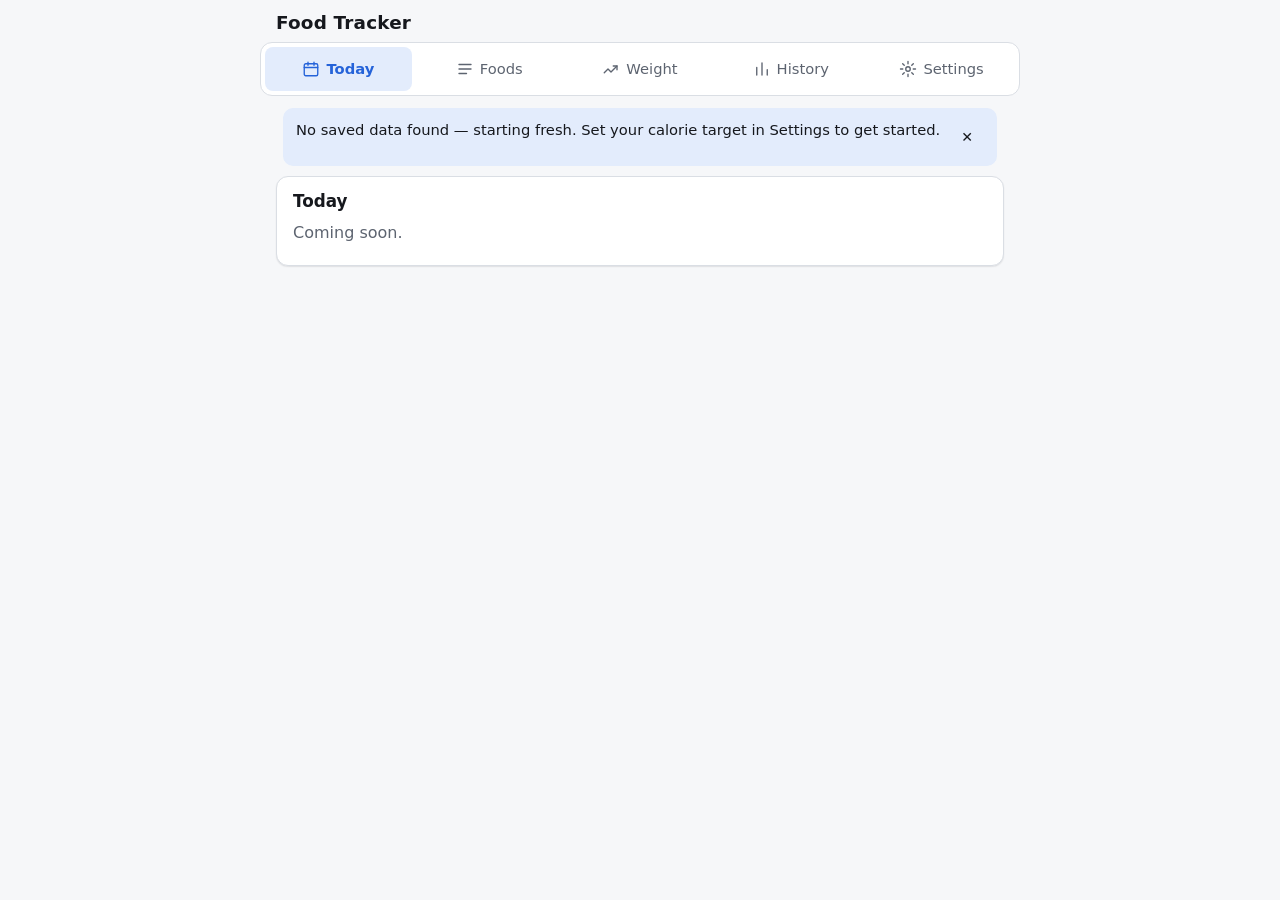
==== index.html @ 241a691d "Stage 1: data model, storage layer, and JSON/CSV export and import Versioned localStorage key with t" ====
<!doctype html>
<html lang="en">
<head>
  <meta charset="utf-8">
  <meta name="viewport" content="width=device-width, initial-scale=1, viewport-fit=cover">
  <meta name="color-scheme" content="light dark">
  <meta name="theme-color" content="#f6f7f9" media="(prefers-color-scheme: light)">
  <meta name="theme-color" content="#0f1115" media="(prefers-color-scheme: dark)">
  <title>Food Tracker</title>
  <link rel="stylesheet" href="styles.css">
</head>
<body>
  <div id="app">
    <header class="topbar">
      <h1>Food Tracker</h1>
    </header>

    <div id="notices" aria-live="polite"></div>

    <main id="main">
      <section class="view" id="view-today" data-view="today" hidden></section>
      <section class="view" id="view-foods" data-view="foods" hidden></section>
      <section class="view" id="view-weight" data-view="weight" hidden></section>
      <section class="view" id="view-history" data-view="history" hidden></section>
      <section class="view" id="view-settings" data-view="settings" hidden></section>
    </main>

    <nav class="tabs" aria-label="Sections">
      <button type="button" data-nav="today">
        <svg viewBox="0 0 24 24" aria-hidden="true"><rect x="3" y="5" width="18" height="16" rx="2"/><path d="M3 10h18M8 3v4M16 3v4"/></svg>
        <span>Today</span>
      </button>
      <button type="button" data-nav="foods">
        <svg viewBox="0 0 24 24" aria-hidden="true"><path d="M4 6h16M4 12h16M4 18h10"/></svg>
        <span>Foods</span>
      </button>
      <button type="button" data-nav="weight">
        <svg viewBox="0 0 24 24" aria-hidden="true"><path d="M3 17l5-5 4 4 8-8"/><path d="M15 8h5v5"/></svg>
        <span>Weight</span>
      </button>
      <button type="button" data-nav="history">
        <svg viewBox="0 0 24 24" aria-hidden="true"><path d="M5 20V10M12 20V4M19 20v-7"/></svg>
        <span>History</span>
      </button>
      <button type="button" data-nav="settings">
        <svg viewBox="0 0 24 24" aria-hidden="true"><circle cx="12" cy="12" r="3"/><path d="M12 2v3M12 19v3M2 12h3M19 12h3M4.9 4.9l2.1 2.1M17 17l2.1 2.1M4.9 19.1L7 17M17 7l2.1-2.1"/></svg>
        <span>Settings</span>
      </button>
    </nav>
  </div>

  <dialog id="modal" aria-labelledby="modal-title"></dialog>
  <dialog id="ask" class="ask" aria-labelledby="ask-title"></dialog>
  <div id="toast" role="status" aria-live="polite"></div>

  <script src="app.js"></script>
</body>
</html>
---- styles.css ----
/* ---------- Theme tokens ---------- */
:root {
  --bg: #f6f7f9;
  --surface: #ffffff;
  --surface-2: #eff1f4;
  --text: #16181d;
  --muted: #5d6470;
  --border: #dadee4;
  --accent: #2563d9;
  --accent-soft: #e3ecfc;
  --accent-text: #ffffff;
  --good: #18804a;
  --good-soft: #def5e7;
  --warn: #b45309;
  --warn-soft: #fdf0dc;
  --danger: #c62828;
  --danger-soft: #fde4e4;
  --protein: #7c3aed;
  --carbs: #0d9488;
  --fat: #d97706;
  --track: #e4e7ec;
  --shadow: 0 1px 2px rgba(15, 20, 30, .06), 0 1px 1px rgba(15, 20, 30, .04);
  --radius: 12px;
  --nav-h: 64px;
  color-scheme: light dark;
}

@media (prefers-color-scheme: dark) {
  :root {
    --bg: #0f1115;
    --surface: #181b21;
    --surface-2: #21252d;
    --text: #e8eaee;
    --muted: #9aa2ae;
    --border: #2d323b;
    --accent: #6d9eff;
    --accent-soft: #1d2a44;
    --accent-text: #0b1020;
    --good: #4ade80;
    --good-soft: #15301f;
    --warn: #fbbf24;
    --warn-soft: #3a2c10;
    --danger: #f87171;
    --danger-soft: #3d1a1a;
    --protein: #a78bfa;
    --carbs: #2dd4bf;
    --fat: #fbbf24;
    --track: #2a2f38;
    --shadow: none;
  }
}

/* ---------- Base ---------- */
*, *::before, *::after { box-sizing: border-box; }

html { -webkit-text-size-adjust: 100%; }

body {
  margin: 0;
  background: var(--bg);
  color: var(--text);
  font: 16px/1.45 system-ui, -apple-system, "Segoe UI", Roboto, "Helvetica Neue", Arial, sans-serif;
  font-variant-numeric: tabular-nums;
}

h1, h2, h3 { line-height: 1.2; margin: 0; }
h2 { font-size: 1.05rem; }
h3 { font-size: .95rem; }
p { margin: .4rem 0; }
a { color: var(--accent); }
[hidden] { display: none !important; }

button, input, select, textarea { font: inherit; color: inherit; }

.muted { color: var(--muted); }
.small { font-size: .85rem; }
.num { font-variant-numeric: tabular-nums; white-space: nowrap; }
.right { text-align: right; }
.sr-only {
  position: absolute; width: 1px; height: 1px; padding: 0; margin: -1px;
  overflow: hidden; clip: rect(0 0 0 0); white-space: nowrap; border: 0;
}

/* ---------- Layout ---------- */
.topbar {
  padding: max(12px, env(safe-area-inset-top)) 16px 8px;
  max-width: 760px;
  margin: 0 auto;
}
.topbar h1 { font-size: 1.15rem; letter-spacing: .01em; }

main {
  max-width: 760px;
  margin: 0 auto;
  padding: 0 16px calc(var(--nav-h) + 32px + env(safe-area-inset-bottom));
}

.view > * + * { margin-top: 12px; }

.card {
  background: var(--surface);
  border: 1px solid var(--border);
  border-radius: var(--radius);
  padding: 14px 16px;
  box-shadow: var(--shadow);
}
.card > * + * { margin-top: 10px; }

.card-head {
  display: flex;
  align-items: center;
  gap: 8px;
  flex-wrap: wrap;
}
.card-head h2 { flex: 1; }

.row { display: flex; gap: 8px; align-items: center; flex-wrap: wrap; }
.row.end { justify-content: flex-end; }
.grow { flex: 1; min-width: 0; }

/* ---------- Bottom / top navigation ---------- */
.tabs {
  position: fixed;
  left: 0; right: 0; bottom: 0;
  z-index: 10;
  display: flex;
  background: var(--surface);
  border-top: 1px solid var(--border);
  padding-bottom: env(safe-area-inset-bottom);
}
.tabs button {
  flex: 1;
  min-height: var(--nav-h);
  border: 0;
  background: none;
  color: var(--muted);
  display: flex;
  flex-direction: column;
  align-items: center;
  justify-content: center;
  gap: 2px;
  font-size: .72rem;
  cursor: pointer;
}
.tabs button svg {
  width: 22px; height: 22px;
  fill: none; stroke: currentColor; stroke-width: 1.8; stroke-linecap: round; stroke-linejoin: round;
}
.tabs button[aria-current="page"] { color: var(--accent); font-weight: 600; }

@media (min-width: 820px) {
  .tabs {
    position: sticky;
    top: 0;
    bottom: auto;
    max-width: 760px;
    margin: 0 auto 12px;
    border: 1px solid var(--border);
    border-radius: var(--radius);
    padding: 4px;
    gap: 4px;
  }
  .tabs button {
    flex-direction: row;
    min-height: 44px;
    font-size: .92rem;
    border-radius: 8px;
    gap: 6px;
  }
  .tabs button svg { width: 18px; height: 18px; }
  .tabs button[aria-current="page"] { background: var(--accent-soft); }
  #app { display: flex; flex-direction: column; }
  .topbar { order: 0; width: 100%; }
  .tabs { order: 1; width: calc(100% - 32px); }
  #notices { order: 2; }
  main { order: 3; width: 100%; padding-bottom: 48px; }
}

/* ---------- Buttons & form controls ---------- */
.btn {
  display: inline-flex;
  align-items: center;
  justify-content: center;
  gap: 6px;
  min-height: 44px;
  padding: 8px 14px;
  border-radius: 10px;
  border: 1px solid var(--border);
  background: var(--surface);
  color: var(--text);
  cursor: pointer;
  text-decoration: none;
  line-height: 1.2;
  touch-action: manipulation;
}
.btn:hover { background: var(--surface-2); }
.btn:disabled { opacity: .5; cursor: not-allowed; }
.btn.primary { background: var(--accent); border-color: var(--accent); color: var(--accent-text); font-weight: 600; }
.btn.primary:hover { filter: brightness(1.06); }
.btn.danger { color: var(--danger); border-color: color-mix(in srgb, var(--danger) 45%, var(--border)); }
.btn.ghost { border-color: transparent; background: transparent; }
.btn.ghost:hover { background: var(--surface-2); }
.btn.small { min-height: 36px; padding: 4px 10px; font-size: .88rem; }
.btn.icon { width: 44px; padding: 0; font-size: 1.3rem; }
.btn.block { width: 100%; }

.field { display: flex; flex-direction: column; gap: 4px; min-width: 0; }
.field > span, .field > label { font-size: .85rem; color: var(--muted); }
.field .hint { font-size: .8rem; color: var(--muted); }

input[type="text"], input[type="search"], input[type="number"], input[type="date"],
input[type="password"], input:not([type]), select, textarea {
  width: 100%;
  min-height: 44px;
  padding: 8px 10px;
  border-radius: 10px;
  border: 1px solid var(--border);
  background: var(--surface);
  color: var(--text);
}
input:focus-visible, select:focus-visible, textarea:focus-visible, .btn:focus-visible, .tabs button:focus-visible, .entry:focus-visible, .list-item:focus-visible {
  outline: 2px solid var(--accent);
  outline-offset: 1px;
}
input.missing, input.invalid, select.invalid {
  border-color: var(--danger);
  background: var(--danger-soft);
}

.grid-2 { display: grid; grid-template-columns: repeat(2, minmax(0, 1fr)); gap: 10px; }
.grid-3 { display: grid; grid-template-columns: repeat(3, minmax(0, 1fr)); gap: 10px; }
.grid-4 { display: grid; grid-template-columns: repeat(4, minmax(0, 1fr)); gap: 10px; }
@media (max-width: 480px) {
  .grid-4 { grid-template-columns: repeat(2, minmax(0, 1fr)); }
}

.segmented {
  display: inline-flex;
  border: 1px solid var(--border);
  border-radius: 10px;
  overflow: hidden;
}
.segmented label { position: relative; }
.segmented input { position: absolute; opacity: 0; inset: 0; margin: 0; cursor: pointer; }
.segmented span {
  display: inline-flex; align-items: center; min-height: 40px; padding: 6px 14px; cursor: pointer;
}
.segmented label + label span { border-left: 1px solid var(--border); }
.segmented input:checked + span { background: var(--accent); color: var(--accent-text); font-weight: 600; }
.segmented input:focus-visible + span { outline: 2px solid var(--accent); outline-offset: -2px; }

/* ---------- Messages ---------- */
#notices { max-width: 760px; margin: 0 auto; padding: 0 16px; }
.notice {
  display: flex; gap: 10px; align-items: flex-start;
  margin-bottom: 10px;
  padding: 10px 12px;
  border-radius: 10px;
  border: 1px solid var(--border);
  background: var(--surface);
  font-size: .92rem;
}
.notice p { margin: 0; flex: 1; }
.notice.info { background: var(--accent-soft); border-color: transparent; }
.notice.warn { background: var(--warn-soft); border-color: transparent; }
.notice.error { background: var(--danger-soft); border-color: transparent; }
.notice button { flex: none; }

.msg { padding: 8px 10px; border-radius: 8px; font-size: .9rem; }
.msg.warn { background: var(--warn-soft); }
.msg.error { background: var(--danger-soft); }
.msg.info { background: var(--accent-soft); }
.msg ul { margin: 4px 0 0; padding-left: 18px; }

#toast {
  position: fixed;
  left: 50%;
  bottom: calc(var(--nav-h) + 16px + env(safe-area-inset-bottom));
  transform: translateX(-50%) translateY(20px);
  max-width: calc(100% - 32px);
  padding: 10px 16px;
  border-radius: 10px;
  background: var(--text);
  color: var(--bg);
  opacity: 0;
  pointer-events: none;
  transition: opacity .2s, transform .2s;
  z-index: 50;
  font-size: .92rem;
}
#toast.show { opacity: 1; transform: translateX(-50%) translateY(0); }

.badge {
  display: inline-block;
  padding: 1px 7px;
  border-radius: 999px;
  font-size: .72rem;
  font-weight: 600;
  background: var(--surface-2);
  color: var(--muted);
  vertical-align: middle;
}
.badge.missing { background: var(--danger-soft); color: var(--danger); }
.badge.warn { background: var(--warn-soft); color: var(--warn); }
.badge.good { background: var(--good-soft); color: var(--good); }

/* ---------- Dialogs ---------- */
dialog {
  border: 0;
  padding: 0;
  color: var(--text);
  background: var(--surface);
}
dialog::backdrop { background: rgba(0, 0, 0, .45); }

#modal {
  width: 100%;
  max-width: 100%;
  height: 100%;
  max-height: 100%;
  margin: 0;
}
#modal[open] { display: flex; flex-direction: column; }
@media (min-width: 640px) {
  #modal {
    width: min(600px, calc(100% - 32px));
    height: auto;
    max-height: calc(100% - 48px);
    margin: auto;
    border-radius: 16px;
  }
}
.modal-head {
  display: flex; align-items: center; gap: 8px;
  padding: max(10px, env(safe-area-inset-top)) 12px 10px 16px;
  border-bottom: 1px solid var(--border);
}
.modal-head h2 { flex: 1; font-size: 1.05rem; }
.modal-body { padding: 14px 16px; overflow-y: auto; flex: 1; }
.modal-body > * + * { margin-top: 12px; }
.modal-foot {
  display: flex; gap: 8px; justify-content: flex-end; flex-wrap: wrap;
  padding: 10px 16px max(10px, env(safe-area-inset-bottom));
  border-top: 1px solid var(--border);
}
.modal-foot .btn { min-width: 96px; }

.ask { width: min(420px, calc(100% - 32px)); border-radius: 14px; }
.ask .ask-body { padding: 18px 18px 8px; }
.ask .ask-body h2 { margin-bottom: 8px; }
.ask .ask-actions { display: flex; flex-wrap: wrap; gap: 8px; justify-content: flex-end; padding: 10px 18px 18px; }

/* ---------- Today ---------- */
.daynav { display: flex; align-items: center; gap: 6px; }
.daynav .datepick {
  flex: 1; position: relative; display: flex; flex-direction: column; align-items: center;
  min-height: 44px; justify-content: center; text-align: center;
}
.daynav .datepick strong { font-size: 1.05rem; }
.daynav .datepick input {
  position: absolute; inset: 0; opacity: 0; width: 100%; height: 100%; cursor: pointer;
}

.budget-nums { display: grid; grid-template-columns: repeat(3, 1fr); text-align: center; gap: 6px; }
.budget-nums .label { display: block; font-size: .8rem; color: var(--muted); text-transform: uppercase; letter-spacing: .04em; }
.budget-nums strong { font-size: 1.6rem; font-weight: 700; }
.budget-nums .over strong { color: var(--danger); }
.budget-nums .under strong { color: var(--good); }

.bar { height: 12px; border-radius: 999px; background: var(--track); overflow: hidden; }
.bar > div { height: 100%; border-radius: 999px; background: var(--accent); transition: width .25s; }
.bar.over > div { background: var(--danger); }
.bar.thin { height: 8px; }

.macros { display: grid; grid-template-columns: repeat(3, minmax(0, 1fr)); gap: 12px; }
.macro .macro-label { display: flex; justify-content: space-between; gap: 4px; font-size: .85rem; flex-wrap: wrap; }
.macro .macro-label b { font-weight: 600; }
.macro.protein .bar > div { background: var(--protein); }
.macro.carbs .bar > div { background: var(--carbs); }
.macro.fat .bar > div { background: var(--fat); }
.macro .bar.over > div { background: var(--danger); }
.macro .bar { margin-top: 4px; }

.meal { padding: 0; overflow: hidden; }
.meal > * + * { margin-top: 0; }
.meal-head {
  display: flex; align-items: center; gap: 6px; padding: 10px 8px 10px 16px;
  border-bottom: 1px solid var(--border);
}
.meal-head h2 { flex: 1; }
.meal-head .kcal { font-weight: 600; margin-right: 4px; }
.meal ul { list-style: none; margin: 0; padding: 0; }
.meal li + li { border-top: 1px solid var(--border); }
.meal .empty { padding: 12px 16px; color: var(--muted); font-size: .9rem; }

.entry {
  display: grid;
  grid-template-columns: minmax(0, 1fr) auto;
  gap: 2px 12px;
  width: 100%;
  padding: 10px 16px;
  border: 0;
  background: none;
  text-align: left;
  cursor: pointer;
  min-height: 56px;
}
.entry:hover { background: var(--surface-2); }
.entry .name { font-weight: 500; overflow-wrap: anywhere; }
.entry .amount { font-size: .85rem; color: var(--muted); }
.entry .kcal { font-weight: 600; text-align: right; }
.entry .mac { grid-column: 1 / -1; font-size: .8rem; color: var(--muted); }

.mac span + span::before { content: " · "; color: var(--muted); }
.mac .p b { color: var(--protein); }
.mac .c b { color: var(--carbs); }
.mac .f b { color: var(--fat); }
.mac b { font-weight: 600; }

.subtotal {
  display: grid; grid-template-columns: minmax(0, 1fr) auto; gap: 2px 12px;
  padding: 8px 16px; background: var(--surface-2); font-size: .9rem;
}
.subtotal .mac { grid-column: 1 / -1; font-size: .8rem; }
.subtotal .kcal { font-weight: 700; text-align: right; }

.daytotal { display: grid; grid-template-columns: minmax(0, 1fr) auto; gap: 4px 12px; align-items: baseline; }
.daytotal .kcal { font-size: 1.2rem; font-weight: 700; }
.daytotal .mac { grid-column: 1 / -1; }

.actions-bar { display: flex; flex-wrap: wrap; gap: 8px; }
.actions-bar .btn.primary { flex: 1 1 160px; }

/* ---------- Lists (foods, search results) ---------- */
.list { list-style: none; margin: 0; padding: 0; border: 1px solid var(--border); border-radius: var(--radius); overflow: hidden; background: var(--surface); }
.list > li + li { border-top: 1px solid var(--border); }
.list-row { display: flex; align-items: stretch; }
.list-item {
  flex: 1; min-width: 0;
  display: block; width: 100%;
  padding: 10px 14px;
  border: 0; background: none; text-align: left; cursor: pointer;
  min-height: 52px;
}
.list-item:hover { background: var(--surface-2); }
.list-item .title { font-weight: 500; overflow-wrap: anywhere; }
.list-item .sub { font-size: .82rem; color: var(--muted); }
.list-row .quick {
  flex: none; width: 56px; border: 0; border-left: 1px solid var(--border);
  background: none; color: var(--accent); font-size: 1.5rem; cursor: pointer;
}
.list-row .quick:hover { background: var(--accent-soft); }
.list-empty { padding: 14px; color: var(--muted); font-size: .9rem; }
.section-label { font-size: .8rem; font-weight: 600; text-transform: uppercase; letter-spacing: .05em; color: var(--muted); margin: 14px 0 6px; }

.searchbar { display: flex; gap: 8px; }
.searchbar input { flex: 1; }

/* ---------- Food editor ---------- */
.serving-row { display: grid; grid-template-columns: minmax(0, 1fr) 110px 44px; gap: 8px; align-items: end; }
.ingredient-row { display: grid; grid-template-columns: minmax(0, 1fr) 100px 44px; gap: 8px; align-items: end; }
.ingredient-row .mac { grid-column: 1 / -1; font-size: .8rem; margin-top: -4px; }

.preview {
  border-radius: 10px;
  background: var(--surface-2);
  padding: 12px 14px;
}
.preview .big { font-size: 1.5rem; font-weight: 700; }

.breakdown { width: 100%; border-collapse: collapse; font-size: .95rem; }
.breakdown td { padding: 6px 0; border-bottom: 1px solid var(--border); }
.breakdown td:last-child { text-align: right; font-weight: 600; white-space: nowrap; }
.breakdown tr.total td { border-bottom: 0; font-size: 1.05rem; }
.breakdown tr.total td:last-child { color: var(--accent); }

/* ---------- Charts ---------- */
.chart { width: 100%; height: auto; display: block; }
.chart text { fill: var(--muted); font-size: 11px; font-family: inherit; }
.chart .grid { stroke: var(--border); stroke-width: 1; }
.chart .raw { fill: var(--surface); stroke: var(--accent); stroke-width: 1.5; }
.chart .raw-line { fill: none; stroke: var(--accent); stroke-width: 1; opacity: .35; }
.chart .ma { fill: none; stroke: var(--warn); stroke-width: 2.5; stroke-linejoin: round; stroke-linecap: round; }
.chart .target { stroke: var(--text); stroke-width: 2; stroke-dasharray: 4 3; }
.chart .bar-under { fill: var(--good); }
.chart .bar-over { fill: var(--danger); }
.chart .bar-none { fill: var(--track); }
.chart .bar-label { fill: var(--text); font-weight: 600; }
.legend { display: flex; gap: 14px; flex-wrap: wrap; font-size: .82rem; color: var(--muted); }
.legend i { display: inline-block; width: 14px; height: 3px; vertical-align: middle; margin-right: 5px; border-radius: 2px; }

.stats { display: grid; grid-template-columns: repeat(auto-fit, minmax(130px, 1fr)); gap: 10px; }
.stat { background: var(--surface-2); border-radius: 10px; padding: 10px 12px; }
.stat .label { font-size: .78rem; color: var(--muted); }
.stat strong { display: block; font-size: 1.2rem; }

table.data { width: 100%; border-collapse: collapse; font-size: .92rem; }
table.data th, table.data td { padding: 7px 6px; border-bottom: 1px solid var(--border); text-align: right; }
table.data th:first-child, table.data td:first-child { text-align: left; }
table.data th { font-size: .78rem; color: var(--muted); font-weight: 600; }
.table-wrap { overflow-x: auto; }

/* ---------- Calendar ---------- */
.calendar { display: grid; grid-template-columns: repeat(7, minmax(0, 1fr)); gap: 4px; }
.calendar .dow { text-align: center; font-size: .75rem; color: var(--muted); padding: 2px 0; }
.calendar .day {
  min-height: 52px; border-radius: 8px; border: 1px solid var(--border);
  background: var(--surface); padding: 4px; text-align: center; cursor: pointer;
  display: flex; flex-direction: column; align-items: center; justify-content: flex-start; gap: 2px;
  font-size: .8rem;
}
.calendar .day .d { font-weight: 600; }
.calendar .day .k { font-size: .7rem; color: var(--muted); }
.calendar .day.under { background: var(--good-soft); border-color: transparent; }
.calendar .day.over { background: var(--danger-soft); border-color: transparent; }
.calendar .day.today { outline: 2px solid var(--accent); outline-offset: -2px; }
.calendar .day.blank { visibility: hidden; }
.calendar .day.future { opacity: .45; cursor: default; }

.weight-list { max-height: 320px; overflow-y: auto; }
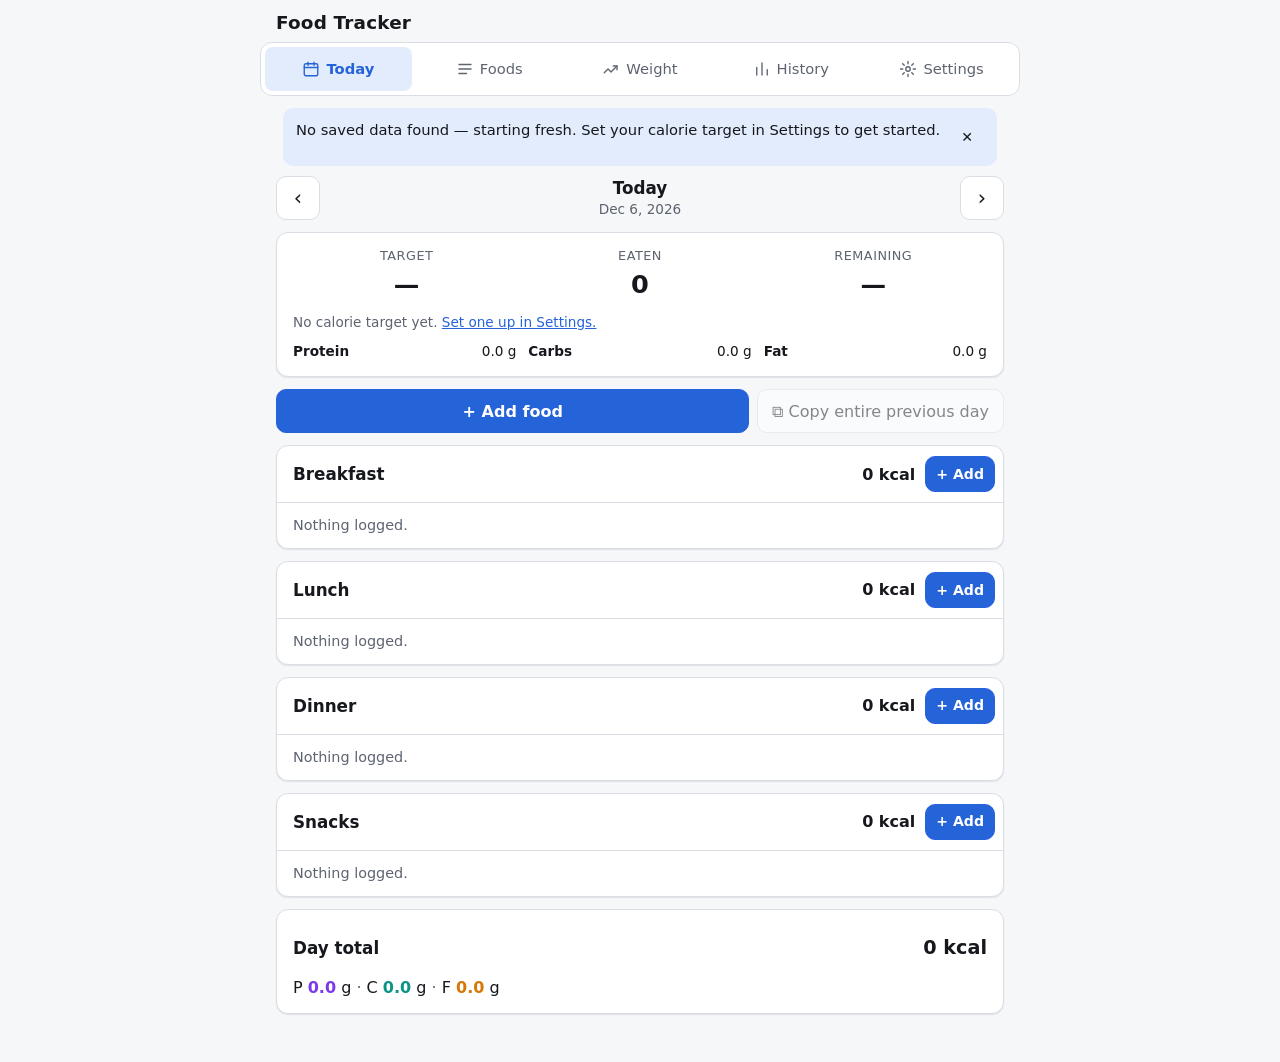
==== commit 7b3aee16: "Version app.js and styles.css links so browsers load updates index.html is only a shell; all app cod" ====
--- a/index.html
+++ b/index.html
@@ -7,7 +7,7 @@
   <meta name="theme-color" content="#f6f7f9" media="(prefers-color-scheme: light)">
   <meta name="theme-color" content="#0f1115" media="(prefers-color-scheme: dark)">
   <title>Food Tracker</title>
-  <link rel="stylesheet" href="styles.css">
+  <link rel="stylesheet" href="styles.css?v=2">
 </head>
 <body>
   <div id="app">
@@ -53,6 +53,6 @@
   <dialog id="ask" class="ask" aria-labelledby="ask-title"></dialog>
   <div id="toast" role="status" aria-live="polite"></div>
 
-  <script src="app.js"></script>
+  <script src="app.js?v=2"></script>
 </body>
 </html>
